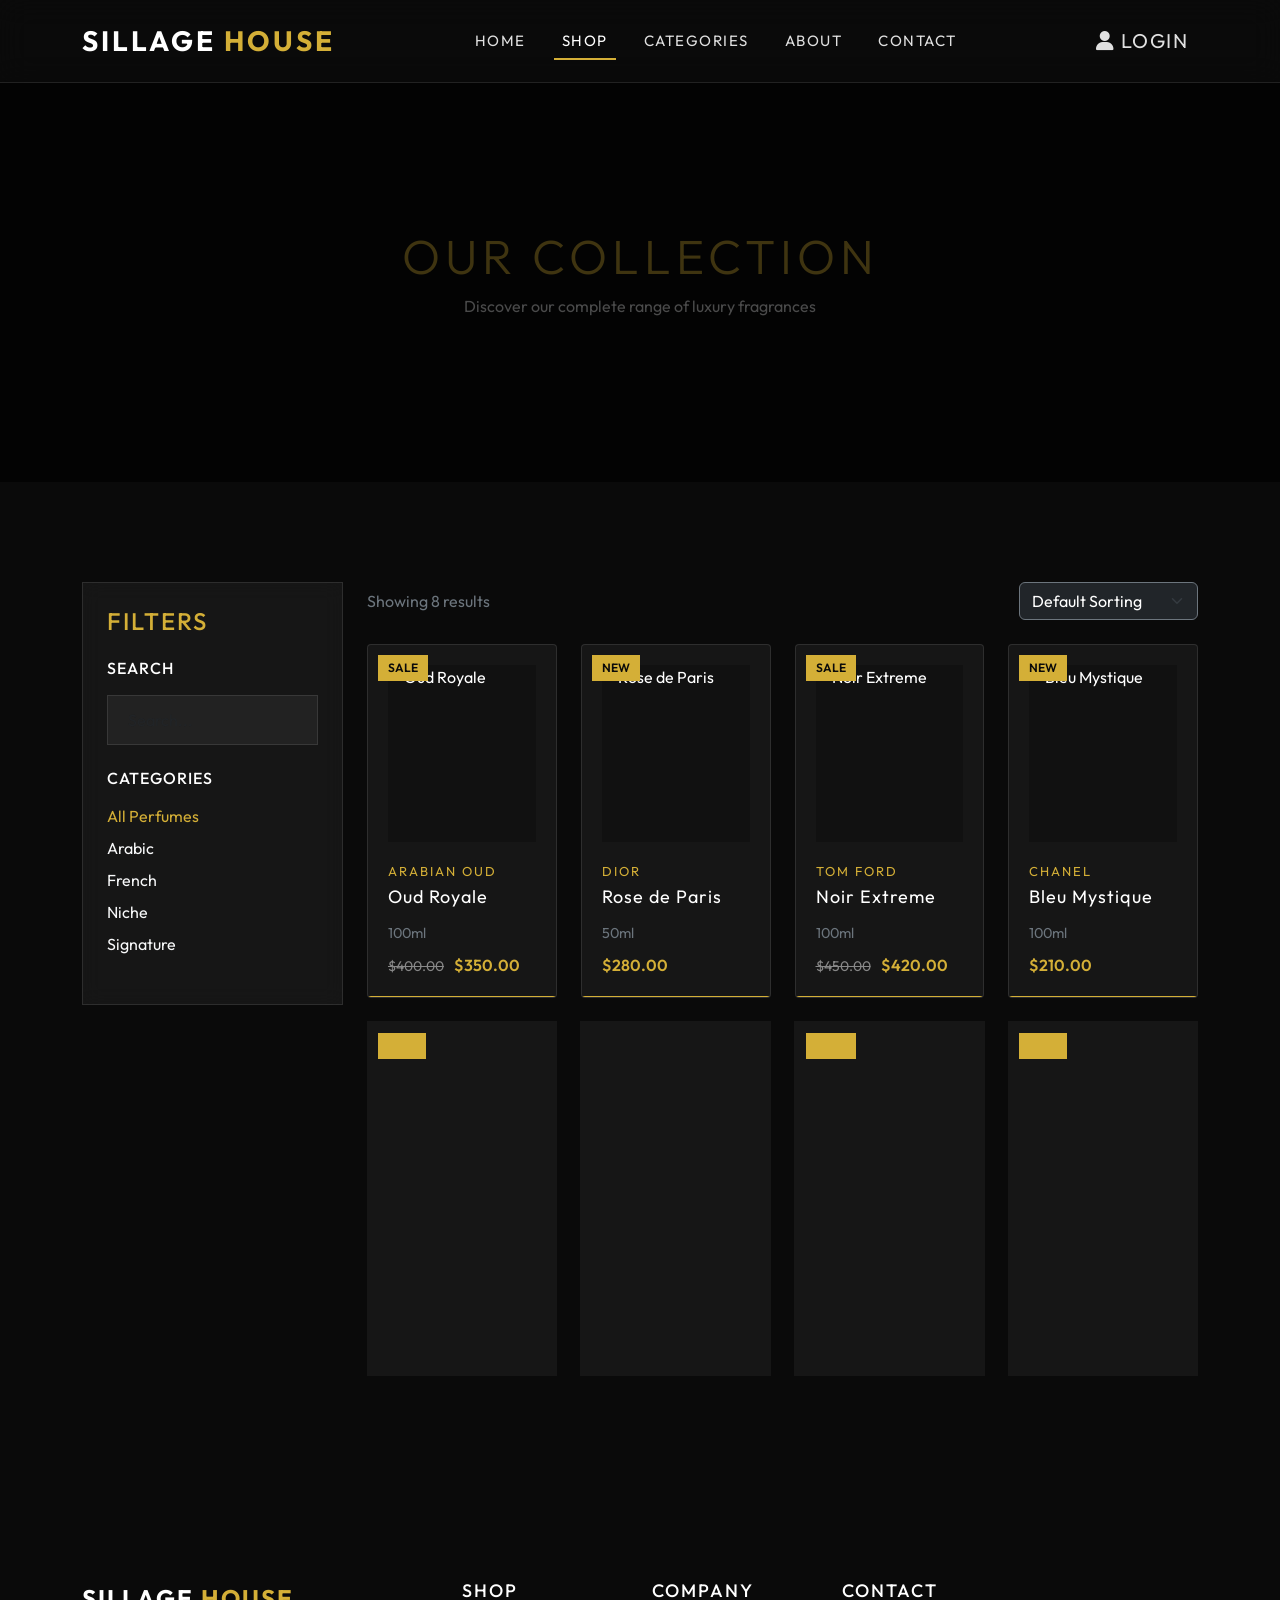
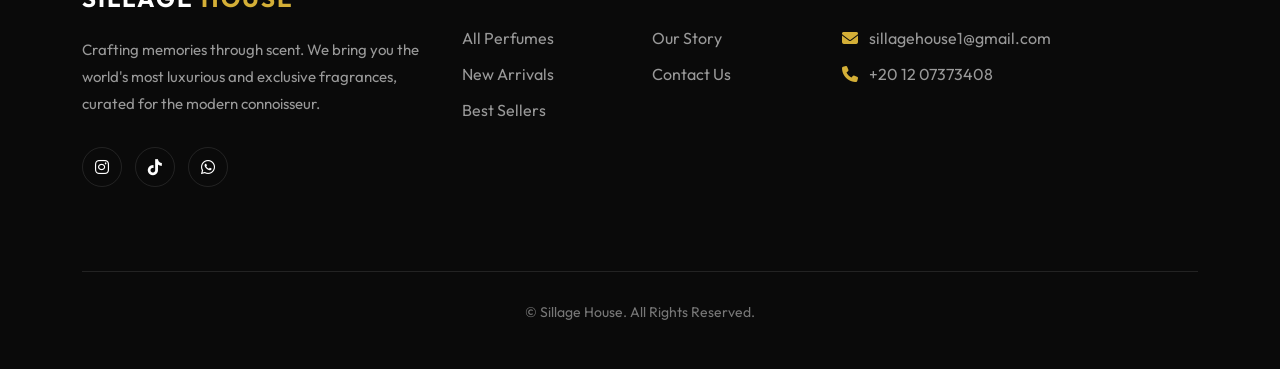
==== shop.html @ a81b20d0 "add all project files" ====
<!DOCTYPE html>
<html lang="en">
<head>
  <meta charset="UTF-8">
  <meta name="viewport" content="width=device-width, initial-scale=1.0">
  <title>Shop | Sillage House</title>
  
  <link href="https://cdn.jsdelivr.net/npm/bootstrap@5.3.0/dist/css/bootstrap.min.css" rel="stylesheet">
  <link rel="stylesheet" href="https://cdnjs.cloudflare.com/ajax/libs/font-awesome/6.4.0/css/all.min.css">
  
  <link rel="stylesheet" href="css/style.css">
  <link rel="stylesheet" href="css/responsive.css">
  <link rel="icon" type="image/jpeg" href="images/logo.jpg">
</head>
<body>

  <!-- Navbar -->
  <nav class="navbar navbar-expand-lg fixed-top">
    <div class="container">
      <a class="navbar-brand" href="index.html">Sillage <span>House</span></a>
      <button class="navbar-toggler" type="button" data-bs-toggle="collapse" data-bs-target="#navbarNav">
        <i class="fas fa-bars"></i>
      </button>
      
      <div class="collapse navbar-collapse" id="navbarNav">
        <ul class="navbar-nav mx-auto">
          <li class="nav-item">
            <a class="nav-link" href="index.html">Home</a>
          </li>
          <li class="nav-item">
            <a class="nav-link active" href="shop.html">Shop</a>
          </li>
          <li class="nav-item">
            <a class="nav-link" href="categories.html">Categories</a>
          </li>
          <li class="nav-item">
            <a class="nav-link" href="about.html">About</a>
          </li>
          <li class="nav-item">
            <a class="nav-link" href="contact.html">Contact</a>
          </li>
        </ul>
        <div class="nav-icons d-flex">
          <div id="login-nav-item">
            <a href="login.html" class="nav-link"><i class="fas fa-user"></i> Login</a>
          </div>
        </div>
      </div>
    </div>
  </nav>

  <!-- Page Header -->
  <section class="section-padding" style="margin-top: 80px; background: url('https://images.unsplash.com/photo-1594035910387-fea47794261f?q=80&w=2000&auto=format&fit=crop') center/cover; position:relative;">
    <div style="position:absolute; top:0; left:0; width:100%; height:100%; background:rgba(0,0,0,0.7);"></div>
    <div class="container relative z-1 text-center py-5">
      <h1 class="text-gold text-uppercase" style="letter-spacing: 5px; font-weight: 300; font-size: 3rem;">Our Collection</h1>
      <p class="text-light">Discover our complete range of luxury fragrances</p>
    </div>
  </section>

  <!-- Shop Content -->
  <section class="section-padding">
    <div class="container">
      <div class="row">
        <!-- Sidebar -->
        <div class="col-lg-3 mb-5">
          <div class="bg-dark-glass p-4 fade-in-section">
            <h4 class="text-gold text-uppercase mb-4" style="letter-spacing: 2px;">Filters</h4>
            
            <div class="mb-4">
              <h5 class="text-white mb-3" style="font-size: 16px; text-transform: uppercase;">Search</h5>
              <div class="input-group">
                <input type="text" class="form-control" placeholder="Search..." id="shop-search">
              </div>
            </div>
            
            <div class="mb-4">
              <h5 class="text-white mb-3" style="font-size: 16px; text-transform: uppercase;">Categories</h5>
              <ul class="list-unstyled" id="shop-categories-list">
                <li class="mb-2"><a href="#" class="text-gold filter-cat" data-cat="all">All Perfumes</a></li>
                <!-- Injected dynamically -->
              </ul>
            </div>
          </div>
        </div>
        
        <!-- Products Grid -->
        <div class="col-lg-9">
          <div class="d-flex justify-content-between align-items-center mb-4 fade-in-section">
            <p class="mb-0 text-secondary">Showing <span id="product-count">0</span> results</p>
            <select class="form-select bg-dark text-white border-secondary" style="width: auto;" id="sort-select">
              <option value="default">Default Sorting</option>
              <option value="price-low">Price: Low to High</option>
              <option value="price-high">Price: High to Low</option>
            </select>
          </div>
          
          <div class="row" id="shop-products">
            <!-- Injected by JS -->
          </div>
        </div>
      </div>
    </div>
  </section>

  <!-- Footer -->
  <footer class="footer">
    <div class="container">
      <div class="row">
        <div class="col-lg-4 mb-4">
          <a href="index.html" class="footer-brand">Sillage <span>House</span></a>
          <p class="footer-text">
            Crafting memories through scent. We bring you the world's most luxurious and exclusive fragrances, curated for the modern connoisseur.
          </p>
          <div class="social-icons">
            <a href="https://www.instagram.com/houseofsillagee_?igsh=NWNzZWZ3c25vOTNz&utm_source=qr" target="_blank"><i class="fab fa-instagram"></i></a>
            <a href="https://www.tiktok.com/@the.house.of.sill" target="_blank"><i class="fab fa-tiktok"></i></a>
            <a href="https://wa.me/201207373408" target="_blank"><i class="fab fa-whatsapp"></i></a>
          </div>
        </div>
        <div class="col-lg-2 col-md-4 mb-4">
          <h4 class="footer-title">Shop</h4>
          <ul class="footer-links">
            <li><a href="shop.html">All Perfumes</a></li>
            <li><a href="categories.html">New Arrivals</a></li>
            <li><a href="categories.html">Best Sellers</a></li>
          </ul>
        </div>
        <div class="col-lg-2 col-md-4 mb-4">
          <h4 class="footer-title">Company</h4>
          <ul class="footer-links">
            <li><a href="about.html">Our Story</a></li>
            <li><a href="contact.html">Contact Us</a></li>
          </ul>
        </div>
        <div class="col-lg-4 col-md-4 mb-4">
          <h4 class="footer-title">Contact</h4>
          <ul class="footer-links">
            <li><a href="mailto:sillagehouse1@gmail.com"><i class="fas fa-envelope text-gold me-2"></i> sillagehouse1@gmail.com</a></li>
            <li><a href="tel:+201207373408"><i class="fas fa-phone text-gold me-2"></i> +20 12 07373408</a></li>
          </ul>
        </div>
      </div>
      <div class="footer-bottom">
        <p>&copy; Sillage House. All Rights Reserved.</p>
      </div>
    </div>
  </footer>

  <script src="https://cdn.jsdelivr.net/npm/bootstrap@5.3.0/dist/js/bootstrap.bundle.min.js"></script>
  <script src="js/products.js"></script>
  <script src="js/auth.js"></script>
  <script src="js/app.js"></script>
  <script>
    document.addEventListener('DOMContentLoaded', () => {
      let currentProducts = ProductService.getProducts();
      
      const renderShop = (products) => {
        const container = document.getElementById('shop-products');
        container.innerHTML = products.map(generateProductCardHTML).join('');
        document.getElementById('product-count').innerText = products.length;
        initScrollAnimations();
      };
      
      // Dynamic Categories
      const catList = document.getElementById('shop-categories-list');
      if (catList && typeof CategoryService !== 'undefined') {
        const categories = CategoryService.getCategories();
        const catHTML = categories.map(c => `<li class="mb-2"><a href="#" class="text-light filter-cat" data-cat="${c}">${c}</a></li>`).join('');
        catList.innerHTML += catHTML;
      }
      
      // Filter by category using event delegation
      catList.addEventListener('click', (e) => {
        if (e.target.classList.contains('filter-cat')) {
          e.preventDefault();
          
          // Update active styling
          document.querySelectorAll('.filter-cat').forEach(el => {
            el.classList.remove('text-gold');
            el.classList.add('text-light');
          });
          e.target.classList.remove('text-light');
          e.target.classList.add('text-gold');
          
          const cat = e.target.getAttribute('data-cat');
          if (cat === 'all') {
            currentProducts = ProductService.getProducts();
          } else {
            currentProducts = ProductService.getByCategory(cat);
          }
          renderShop(currentProducts);
        }
      });
      
      // Search
      document.getElementById('shop-search').addEventListener('input', (e) => {
        currentProducts = ProductService.search(e.target.value);
        renderShop(currentProducts);
      });
      
      // Sort
      document.getElementById('sort-select').addEventListener('change', (e) => {
        const val = e.target.value;
        let sorted = [...currentProducts];
        if (val === 'price-low') {
          sorted.sort((a, b) => a.price - b.price);
        } else if (val === 'price-high') {
          sorted.sort((a, b) => b.price - a.price);
        } else {
          // Default: sort by ID or keep current
          sorted.sort((a, b) => a.id - b.id);
        }
        renderShop(sorted);
      });
      
      // Initial render is handled by app.js, but let's override with our shop logic
      renderShop(currentProducts);
    });
  </script>
</body>
</html>
---- css/style.css ----
/* Google Fonts: Outfit for premium modern luxury typography */
@import url('https://fonts.googleapis.com/css2?family=Outfit:wght@300;400;500;600;700&display=swap');

:root {
  /* Core Colors */
  --primary-black: #0a0a0a;
  --secondary-black: #1a1a1a;
  --primary-gold: #d4af37;
  --secondary-gold: #c5a028;
  --primary-white: #ffffff;
  --secondary-white: #f5f5f5;
  --light-gray: #e0e0e0;
  --dark-gray: #333333;
  
  /* Glassmorphism */
  --glass-bg: rgba(255, 255, 255, 0.05);
  --glass-border: rgba(255, 255, 255, 0.1);
  --glass-shadow: 0 8px 32px 0 rgba(0, 0, 0, 0.37);
  
  /* Transitions & Shadows */
  --transition-fast: 0.3s ease;
  --transition-slow: 0.5s ease-in-out;
  --box-shadow: 0 4px 20px rgba(0, 0, 0, 0.08);
  --hover-shadow: 0 10px 30px rgba(212, 175, 55, 0.2);
}

body {
  font-family: 'Outfit', sans-serif;
  background-color: var(--primary-black);
  color: var(--primary-white);
  overflow-x: hidden;
  margin: 0;
  padding: 0;
}

h1, h2, h3, h4, h5, h6 {
  font-weight: 500;
  letter-spacing: 1px;
}

a {
  text-decoration: none;
  color: var(--primary-white);
  transition: var(--transition-fast);
}

a:hover {
  color: var(--primary-gold);
}

/* Utilities */
.text-gold {
  color: var(--primary-gold) !important;
}

.bg-gold {
  background-color: var(--primary-gold) !important;
}

.bg-dark-glass {
  background: var(--glass-bg);
  backdrop-filter: blur(10px);
  -webkit-backdrop-filter: blur(10px);
  border: 1px solid var(--glass-border);
}

.btn-gold {
  background-color: var(--primary-gold);
  color: var(--primary-black);
  border: 1px solid var(--primary-gold);
  padding: 12px 30px;
  font-weight: 500;
  border-radius: 0;
  text-transform: uppercase;
  letter-spacing: 2px;
  transition: var(--transition-fast);
}

.btn-gold:hover {
  background-color: transparent;
  color: var(--primary-gold);
}

.btn-outline-gold {
  background-color: transparent;
  color: var(--primary-gold);
  border: 1px solid var(--primary-gold);
  padding: 12px 30px;
  font-weight: 500;
  border-radius: 0;
  text-transform: uppercase;
  letter-spacing: 2px;
  transition: var(--transition-fast);
}

.btn-outline-gold:hover {
  background-color: var(--primary-gold);
  color: var(--primary-black);
}

/* Navbar */
.navbar {
  background: rgba(10, 10, 10, 0.8) !important;
  backdrop-filter: blur(15px);
  border-bottom: 1px solid var(--glass-border);
  padding: 15px 0;
  transition: var(--transition-fast);
}

.navbar-brand {
  font-size: 28px;
  font-weight: 700;
  letter-spacing: 3px;
  color: var(--primary-white) !important;
  text-transform: uppercase;
}

.navbar-brand span {
  color: var(--primary-gold);
}

.nav-link {
  color: var(--light-gray) !important;
  font-size: 15px;
  font-weight: 400;
  text-transform: uppercase;
  letter-spacing: 1.5px;
  margin: 0 10px;
  position: relative;
}

.nav-link::after {
  content: '';
  position: absolute;
  width: 0;
  height: 2px;
  background: var(--primary-gold);
  bottom: 0;
  left: 0;
  transition: var(--transition-fast);
}

.nav-link:hover::after, .nav-link.active::after {
  width: 100%;
}

.nav-link:hover, .nav-link.active {
  color: var(--primary-white) !important;
}

.navbar-toggler {
  border-color: var(--glass-border);
  color: var(--primary-white);
}

.nav-icons a {
  font-size: 20px;
  margin-left: 15px;
}

/* Hero Section */
.hero-section {
  height: 100vh;
  min-height: 600px;
  display: flex;
  align-items: center;
  position: relative;
  overflow: hidden;
}

.hero-bg {
  position: absolute;
  top: 0;
  left: 0;
  width: 100%;
  height: 100%;
  background: linear-gradient(rgba(0,0,0,0.4), rgba(10,10,10,1)), url('https://images.unsplash.com/photo-1594035910387-fea47794261f?q=80&w=2000&auto=format&fit=crop') no-repeat center center/cover;
  z-index: -1;
  transform: scale(1.05);
  animation: heroZoom 20s infinite alternate linear;
}

@keyframes heroZoom {
  0% { transform: scale(1); }
  100% { transform: scale(1.1); }
}

.hero-content {
  text-align: center;
  max-width: 800px;
  margin: 0 auto;
}

.hero-subtitle {
  color: var(--primary-gold);
  font-size: 18px;
  letter-spacing: 5px;
  text-transform: uppercase;
  margin-bottom: 20px;
  display: block;
  animation: fadeUp 1s ease 0.5s both;
}

.hero-title {
  font-size: 4rem;
  font-weight: 300;
  line-height: 1.2;
  margin-bottom: 30px;
  animation: fadeUp 1s ease 0.7s both;
}

.hero-title strong {
  font-weight: 600;
  font-style: italic;
}

.hero-actions {
  animation: fadeUp 1s ease 0.9s both;
}

/* Animations */
@keyframes fadeUp {
  0% { opacity: 0; transform: translateY(30px); }
  100% { opacity: 1; transform: translateY(0); }
}

.fade-in-section {
  opacity: 0;
  transform: translateY(40px);
  transition: opacity 0.8s ease-out, transform 0.8s ease-out;
  will-change: opacity, visibility;
}

.fade-in-section.is-visible {
  opacity: 1;
  transform: none;
}

/* Product Cards */
.product-card {
  background: var(--glass-bg);
  backdrop-filter: blur(10px);
  border: 1px solid var(--glass-border);
  padding: 20px;
  border-radius: 4px;
  transition: var(--transition-fast);
  position: relative;
  overflow: hidden;
  height: 100%;
  display: flex;
  flex-direction: column;
}

.product-card:hover {
  transform: translateY(-10px);
  box-shadow: var(--hover-shadow);
  border-color: rgba(212, 175, 55, 0.3);
}

.product-image-wrapper {
  position: relative;
  overflow: hidden;
  padding-bottom: 120%; /* Aspect ratio */
  margin-bottom: 20px;
  background: #111;
}

.product-image {
  position: absolute;
  top: 0;
  left: 0;
  width: 100%;
  height: 100%;
  object-fit: cover;
  transition: transform 0.8s ease;
}

.product-card:hover .product-image {
  transform: scale(1.1);
}

.discount-badge {
  position: absolute;
  top: 10px;
  left: 10px;
  background: var(--primary-gold);
  color: var(--primary-black);
  padding: 4px 10px;
  font-size: 12px;
  font-weight: 600;
  text-transform: uppercase;
  z-index: 2;
}

.product-brand {
  color: var(--primary-gold);
  font-size: 13px;
  text-transform: uppercase;
  letter-spacing: 2px;
  margin-bottom: 5px;
}

.product-title {
  font-size: 18px;
  font-weight: 400;
  margin-bottom: 15px;
  color: var(--primary-white);
}

.product-price {
  font-size: 16px;
  font-weight: 600;
  margin-top: auto;
}

.old-price {
  text-decoration: line-through;
  color: #888;
  font-weight: 400;
  font-size: 14px;
  margin-right: 10px;
}

.quick-view-btn {
  position: absolute;
  bottom: -50px;
  left: 0;
  width: 100%;
  background: rgba(10, 10, 10, 0.9);
  color: var(--primary-gold);
  text-align: center;
  padding: 15px 0;
  text-transform: uppercase;
  letter-spacing: 2px;
  font-size: 13px;
  transition: var(--transition-fast);
  z-index: 2;
  border: none;
  border-top: 1px solid var(--primary-gold);
  cursor: pointer;
}

.product-card:hover .quick-view-btn {
  bottom: 0;
}

.quick-view-btn:hover {
  background: var(--primary-gold);
  color: var(--primary-black);
}

/* Sections Global */
.section-padding {
  padding: 100px 0;
}

.section-title {
  text-align: center;
  margin-bottom: 60px;
}

.section-title h2 {
  font-size: 36px;
  text-transform: uppercase;
  letter-spacing: 3px;
  margin-bottom: 15px;
}

.section-title .divider {
  width: 60px;
  height: 2px;
  background: var(--primary-gold);
  margin: 0 auto;
}

/* Banner Section */
.promo-banner {
  background: linear-gradient(rgba(0,0,0,0.7), rgba(0,0,0,0.7)), url('https://images.unsplash.com/photo-1615634260167-c8cd6f5a0846?q=80&w=2000&auto=format&fit=crop') center/cover fixed;
  padding: 120px 0;
  text-align: center;
}

.promo-banner h2 {
  font-size: 40px;
  color: var(--primary-gold);
  margin-bottom: 20px;
}

/* Newsletter */
.newsletter-section {
  background-color: var(--secondary-black);
  padding: 80px 0;
  border-top: 1px solid var(--glass-border);
  border-bottom: 1px solid var(--glass-border);
}

.newsletter-form {
  max-width: 500px;
  margin: 0 auto;
  display: flex;
}

.newsletter-input {
  flex: 1;
  background: transparent;
  border: 1px solid var(--glass-border);
  color: var(--primary-white);
  padding: 15px 20px;
  border-right: none;
}

.newsletter-input:focus {
  outline: none;
  border-color: var(--primary-gold);
}

.newsletter-btn {
  background: var(--primary-gold);
  color: var(--primary-black);
  border: 1px solid var(--primary-gold);
  padding: 0 30px;
  text-transform: uppercase;
  letter-spacing: 1px;
  font-weight: 500;
  cursor: pointer;
  transition: var(--transition-fast);
}

.newsletter-btn:hover {
  background: transparent;
  color: var(--primary-gold);
}

/* Footer */
.footer {
  background-color: var(--primary-black);
  padding: 80px 0 30px;
}

.footer-brand {
  font-size: 24px;
  font-weight: 700;
  letter-spacing: 2px;
  text-transform: uppercase;
  margin-bottom: 20px;
  display: inline-block;
}

.footer-brand span {
  color: var(--primary-gold);
}

.footer-text {
  color: #999;
  font-size: 15px;
  line-height: 1.8;
  margin-bottom: 30px;
}

.footer-title {
  color: var(--primary-white);
  font-size: 18px;
  text-transform: uppercase;
  letter-spacing: 2px;
  margin-bottom: 25px;
  font-weight: 500;
}

.footer-links {
  list-style: none;
  padding: 0;
  margin: 0;
}

.footer-links li {
  margin-bottom: 12px;
}

.footer-links a {
  color: #999;
  transition: var(--transition-fast);
}

.footer-links a:hover {
  color: var(--primary-gold);
  padding-left: 5px;
}

.social-icons a {
  display: inline-flex;
  align-items: center;
  justify-content: center;
  width: 40px;
  height: 40px;
  border: 1px solid var(--glass-border);
  border-radius: 50%;
  color: var(--primary-white);
  margin-right: 10px;
  transition: var(--transition-fast);
}

.social-icons a:hover {
  background: var(--primary-gold);
  color: var(--primary-black);
  border-color: var(--primary-gold);
}

.footer-bottom {
  margin-top: 60px;
  padding-top: 30px;
  border-top: 1px solid var(--glass-border);
  text-align: center;
  color: #777;
  font-size: 14px;
}

/* Forms & Inputs */
.form-control {
  background: var(--glass-bg);
  border: 1px solid var(--glass-border);
  color: var(--primary-white);
  padding: 12px 20px;
  border-radius: 0;
}

.form-control:focus {
  background: rgba(255, 255, 255, 0.1);
  border-color: var(--primary-gold);
  color: var(--primary-white);
  box-shadow: none;
}

.form-label {
  color: var(--light-gray);
  font-weight: 300;
  letter-spacing: 1px;
}

/* Product Detail Page */
.product-gallery {
  position: relative;
  overflow: hidden;
  border: 1px solid var(--glass-border);
}

.product-gallery img {
  width: 100%;
  transition: transform 0.5s ease;
}

.product-gallery:hover img {
  transform: scale(1.5);
  cursor: zoom-in;
}

.product-detail-brand {
  color: var(--primary-gold);
  text-transform: uppercase;
  letter-spacing: 3px;
  font-size: 14px;
}

.product-detail-title {
  font-size: 36px;
  margin: 10px 0 20px;
}

.product-detail-price {
  font-size: 28px;
  font-weight: 600;
  margin-bottom: 30px;
}

.product-detail-desc {
  color: var(--light-gray);
  line-height: 1.8;
  margin-bottom: 40px;
}

/* Login Page */
.login-wrapper {
  min-height: 100vh;
  display: flex;
  align-items: center;
  justify-content: center;
  background: linear-gradient(rgba(0,0,0,0.8), rgba(0,0,0,0.8)), url('https://images.unsplash.com/photo-1615634260167-c8cd6f5a0846?q=80&w=2000&auto=format&fit=crop') center/cover;
}

.login-card {
  width: 100%;
  max-width: 450px;
  padding: 50px;
}

.login-logo {
  text-align: center;
  font-size: 32px;
  font-weight: 700;
  letter-spacing: 3px;
  margin-bottom: 40px;
  text-transform: uppercase;
}

/* Admin Dashboard */
.admin-sidebar {
  min-height: 100vh;
  background: var(--secondary-black);
  border-right: 1px solid var(--glass-border);
  padding-top: 20px;
}

.admin-sidebar .nav-link {
  padding: 15px 20px;
  border-radius: 4px;
  margin: 5px 15px;
}

.admin-sidebar .nav-link:hover, .admin-sidebar .nav-link.active {
  background: rgba(212, 175, 55, 0.1);
  color: var(--primary-gold) !important;
}

.admin-sidebar .nav-link::after {
  display: none;
}

.admin-sidebar .nav-link i {
  width: 25px;
}

.admin-content {
  padding: 30px;
}

.stat-card {
  padding: 30px;
  border-left: 3px solid var(--primary-gold);
}

.stat-card h3 {
  font-size: 36px;
  color: var(--primary-gold);
  margin-bottom: 0;
}

.stat-card p {
  color: var(--light-gray);
  margin-bottom: 0;
  text-transform: uppercase;
  letter-spacing: 1px;
  font-size: 14px;
}

/* Custom Table for dark mode */
.table-dark {
  background-color: transparent;
}
.table-dark th {
  background-color: var(--secondary-black);
  border-color: var(--glass-border);
  color: var(--primary-gold);
  text-transform: uppercase;
  letter-spacing: 1px;
  font-weight: 500;
  padding: 15px;
}
.table-dark td {
  background-color: transparent;
  border-color: var(--glass-border);
  vertical-align: middle;
  padding: 15px;
  color: var(--light-gray);
}
.table-dark tbody tr:hover {
  background-color: rgba(255,255,255,0.02);
}

/* Modals */
.modal-content {
  background-color: var(--secondary-black);
  border: 1px solid var(--glass-border);
  color: var(--primary-white);
}

.modal-header {
  border-bottom: 1px solid var(--glass-border);
}

.modal-footer {
  border-top: 1px solid var(--glass-border);
}

.btn-close {
  filter: invert(1) grayscale(100%) brightness(200%);
}

.toast-container {
  z-index: 1060;
}

.toast {
  background: var(--primary-gold);
  color: var(--primary-black);
  border: none;
}

.toast-header {
  background: rgba(0,0,0,0.1);
  color: var(--primary-black);
  border-bottom: none;
}
---- css/responsive.css ----
/* Responsive Styles for Sillage House */

@media (max-width: 991.98px) {
  .hero-title {
    font-size: 3rem;
  }
  
  .navbar-nav {
    background: var(--secondary-black);
    padding: 20px;
    margin-top: 15px;
    border: 1px solid var(--glass-border);
  }
  
  .nav-link {
    margin: 10px 0;
  }
  
  .nav-link::after {
    display: none;
  }
}

@media (max-width: 767.98px) {
  .hero-title {
    font-size: 2.5rem;
  }
  
  .hero-subtitle {
    font-size: 14px;
    letter-spacing: 3px;
  }
  
  .section-padding {
    padding: 60px 0;
  }
  
  .promo-banner h2 {
    font-size: 30px;
  }
  
  .footer {
    text-align: center;
  }
  
  .footer-links {
    margin-bottom: 30px;
  }
  
  .product-detail-title {
    font-size: 28px;
  }
  
  .admin-sidebar {
    min-height: auto;
    border-right: none;
    border-bottom: 1px solid var(--glass-border);
  }
}

@media (max-width: 575.98px) {
  .hero-title {
    font-size: 2rem;
  }
  
  .newsletter-form {
    flex-direction: column;
  }
  
  .newsletter-input {
    border-right: 1px solid var(--glass-border);
    margin-bottom: 10px;
  }
  
  .newsletter-btn {
    padding: 15px;
  }
  
  .login-card {
    padding: 30px 20px;
  }
}
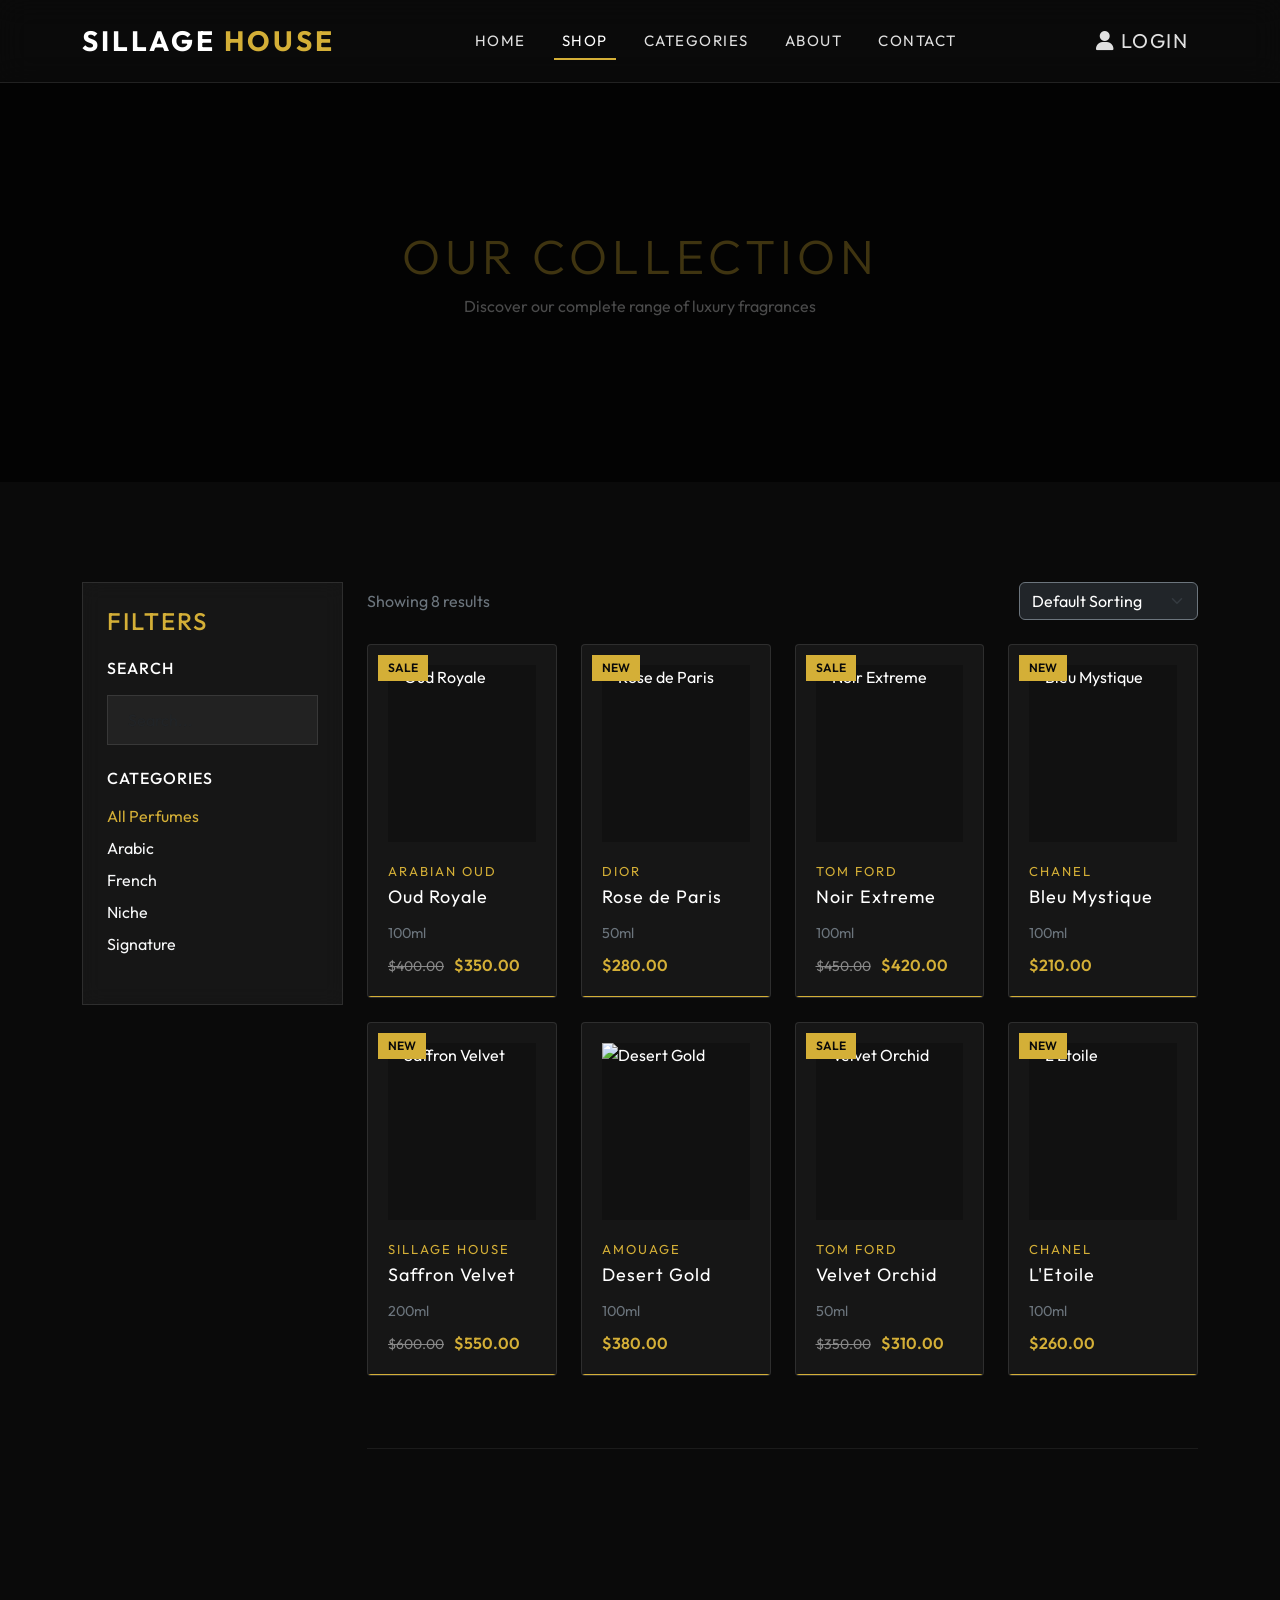
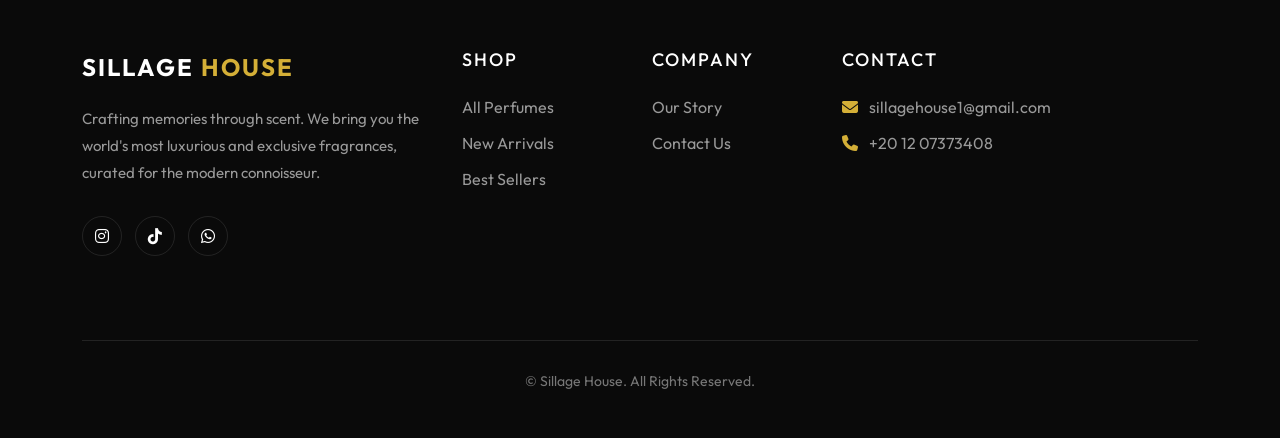
==== commit 70eed649: "feat: add pagination to shop page (8 products per page)" ====
--- a/shop.html
+++ b/shop.html
@@ -11,6 +11,46 @@
   <link rel="stylesheet" href="css/style.css">
   <link rel="stylesheet" href="css/responsive.css">
   <link rel="icon" type="image/jpeg" href="images/logo.jpg">
+
+  <style>
+    /* ── Pagination Gold Theme ── */
+    .pagination-gold {
+      gap: 6px;
+    }
+    .pagination-gold .page-link {
+      background: transparent;
+      border: 1px solid rgba(212, 175, 55, 0.3);
+      color: var(--primary-gold, #d4af37);
+      border-radius: 0 !important;
+      padding: 8px 16px;
+      font-size: 14px;
+      letter-spacing: 1px;
+      transition: all 0.3s ease;
+      font-family: 'Outfit', sans-serif;
+    }
+    .pagination-gold .page-link:hover {
+      background: var(--primary-gold, #d4af37);
+      border-color: var(--primary-gold, #d4af37);
+      color: #000;
+      box-shadow: 0 4px 15px rgba(212, 175, 55, 0.3);
+    }
+    .pagination-gold .page-item.active .page-link {
+      background: var(--primary-gold, #d4af37);
+      border-color: var(--primary-gold, #d4af37);
+      color: #000;
+      font-weight: 600;
+    }
+    .pagination-gold .page-item.disabled .page-link {
+      opacity: 0.25;
+      pointer-events: none;
+      background: transparent;
+      color: var(--primary-gold, #d4af37);
+    }
+    #shop-pagination {
+      padding-top: 20px;
+      border-top: 1px solid rgba(255,255,255,0.07);
+    }
+  </style>
 </head>
 <body>
 
@@ -98,6 +138,9 @@
           <div class="row" id="shop-products">
             <!-- Injected by JS -->
           </div>
+
+          <!-- Pagination rendered here by JS -->
+          <nav id="shop-pagination" class="mt-5 d-flex justify-content-center" aria-label="Shop pagination"></nav>
         </div>
       </div>
     </div>
@@ -154,27 +197,94 @@
   <script>
     document.addEventListener('DOMContentLoaded', () => {
       let currentProducts = ProductService.getProducts();
-      
+
+      // ── Pagination state ──────────────────────────────────────
+      const PAGE_SIZE = 8;
+      let currentPage = 1;
+      // ─────────────────────────────────────────────────────────
+
       const renderShop = (products) => {
         const container = document.getElementById('shop-products');
-        container.innerHTML = products.map(generateProductCardHTML).join('');
+
+        // ── Slice the current page window ─────────────────────
+        const start = (currentPage - 1) * PAGE_SIZE;
+        const paged = products.slice(start, start + PAGE_SIZE);
+        container.innerHTML = paged.map(generateProductCardHTML).join('');
+        // ─────────────────────────────────────────────────────
+
         document.getElementById('product-count').innerText = products.length;
         initScrollAnimations();
+
+        // ── Render pagination controls ────────────────────────
+        renderPagination(products);
+        // ─────────────────────────────────────────────────────
       };
-      
+
+      // ── Pagination renderer ───────────────────────────────────
+      const renderPagination = (products) => {
+        const totalPages = Math.ceil(products.length / PAGE_SIZE);
+        const pag = document.getElementById('shop-pagination');
+
+        if (totalPages <= 1) {
+          pag.innerHTML = '';
+          return;
+        }
+
+        // Prev button
+        let html = `<ul class="pagination pagination-gold flex-wrap justify-content-center">`;
+        html += `<li class="page-item ${currentPage === 1 ? 'disabled' : ''}">
+                   <a href="#shop-products" class="page-link page-btn" data-page="${currentPage - 1}" aria-label="Previous">
+                     <i class="fas fa-chevron-left" style="font-size:11px;"></i>
+                   </a>
+                 </li>`;
+
+        // Page number buttons
+        for (let i = 1; i <= totalPages; i++) {
+          html += `<li class="page-item ${i === currentPage ? 'active' : ''}">
+                     <a href="#shop-products" class="page-link page-btn" data-page="${i}">${i}</a>
+                   </li>`;
+        }
+
+        // Next button
+        html += `<li class="page-item ${currentPage === totalPages ? 'disabled' : ''}">
+                   <a href="#shop-products" class="page-link page-btn" data-page="${currentPage + 1}" aria-label="Next">
+                     <i class="fas fa-chevron-right" style="font-size:11px;"></i>
+                   </a>
+                 </li>`;
+        html += `</ul>`;
+
+        pag.innerHTML = html;
+
+        // Attach click handlers
+        pag.querySelectorAll('.page-btn').forEach(btn => {
+          btn.addEventListener('click', (e) => {
+            e.preventDefault();
+            const p = parseInt(btn.dataset.page);
+            if (isNaN(p) || p < 1 || p > totalPages) return;
+            currentPage = p;
+            renderShop(currentProducts);
+            // Smooth scroll back to product grid top
+            document.getElementById('shop-products').scrollIntoView({ behavior: 'smooth', block: 'start' });
+          });
+        });
+      };
+      // ─────────────────────────────────────────────────────────
+
       // Dynamic Categories
       const catList = document.getElementById('shop-categories-list');
       if (catList && typeof CategoryService !== 'undefined') {
         const categories = CategoryService.getCategories();
-        const catHTML = categories.map(c => `<li class="mb-2"><a href="#" class="text-light filter-cat" data-cat="${c}">${c}</a></li>`).join('');
+        const catHTML = categories.map(c =>
+          `<li class="mb-2"><a href="#" class="text-light filter-cat" data-cat="${c}">${c}</a></li>`
+        ).join('');
         catList.innerHTML += catHTML;
       }
-      
+
       // Filter by category using event delegation
       catList.addEventListener('click', (e) => {
         if (e.target.classList.contains('filter-cat')) {
           e.preventDefault();
-          
+
           // Update active styling
           document.querySelectorAll('.filter-cat').forEach(el => {
             el.classList.remove('text-gold');
@@ -182,23 +292,23 @@
           });
           e.target.classList.remove('text-light');
           e.target.classList.add('text-gold');
-          
+
           const cat = e.target.getAttribute('data-cat');
-          if (cat === 'all') {
-            currentProducts = ProductService.getProducts();
-          } else {
-            currentProducts = ProductService.getByCategory(cat);
-          }
+          currentPage = 1; // reset on filter change
+          currentProducts = cat === 'all'
+            ? ProductService.getProducts()
+            : ProductService.getByCategory(cat);
           renderShop(currentProducts);
         }
       });
-      
+
       // Search
       document.getElementById('shop-search').addEventListener('input', (e) => {
+        currentPage = 1; // reset on search
         currentProducts = ProductService.search(e.target.value);
         renderShop(currentProducts);
       });
-      
+
       // Sort
       document.getElementById('sort-select').addEventListener('change', (e) => {
         const val = e.target.value;
@@ -208,13 +318,13 @@
         } else if (val === 'price-high') {
           sorted.sort((a, b) => b.price - a.price);
         } else {
-          // Default: sort by ID or keep current
           sorted.sort((a, b) => a.id - b.id);
         }
+        currentPage = 1; // reset on sort
         renderShop(sorted);
       });
-      
-      // Initial render is handled by app.js, but let's override with our shop logic
+
+      // Initial render
       renderShop(currentProducts);
     });
   </script>
